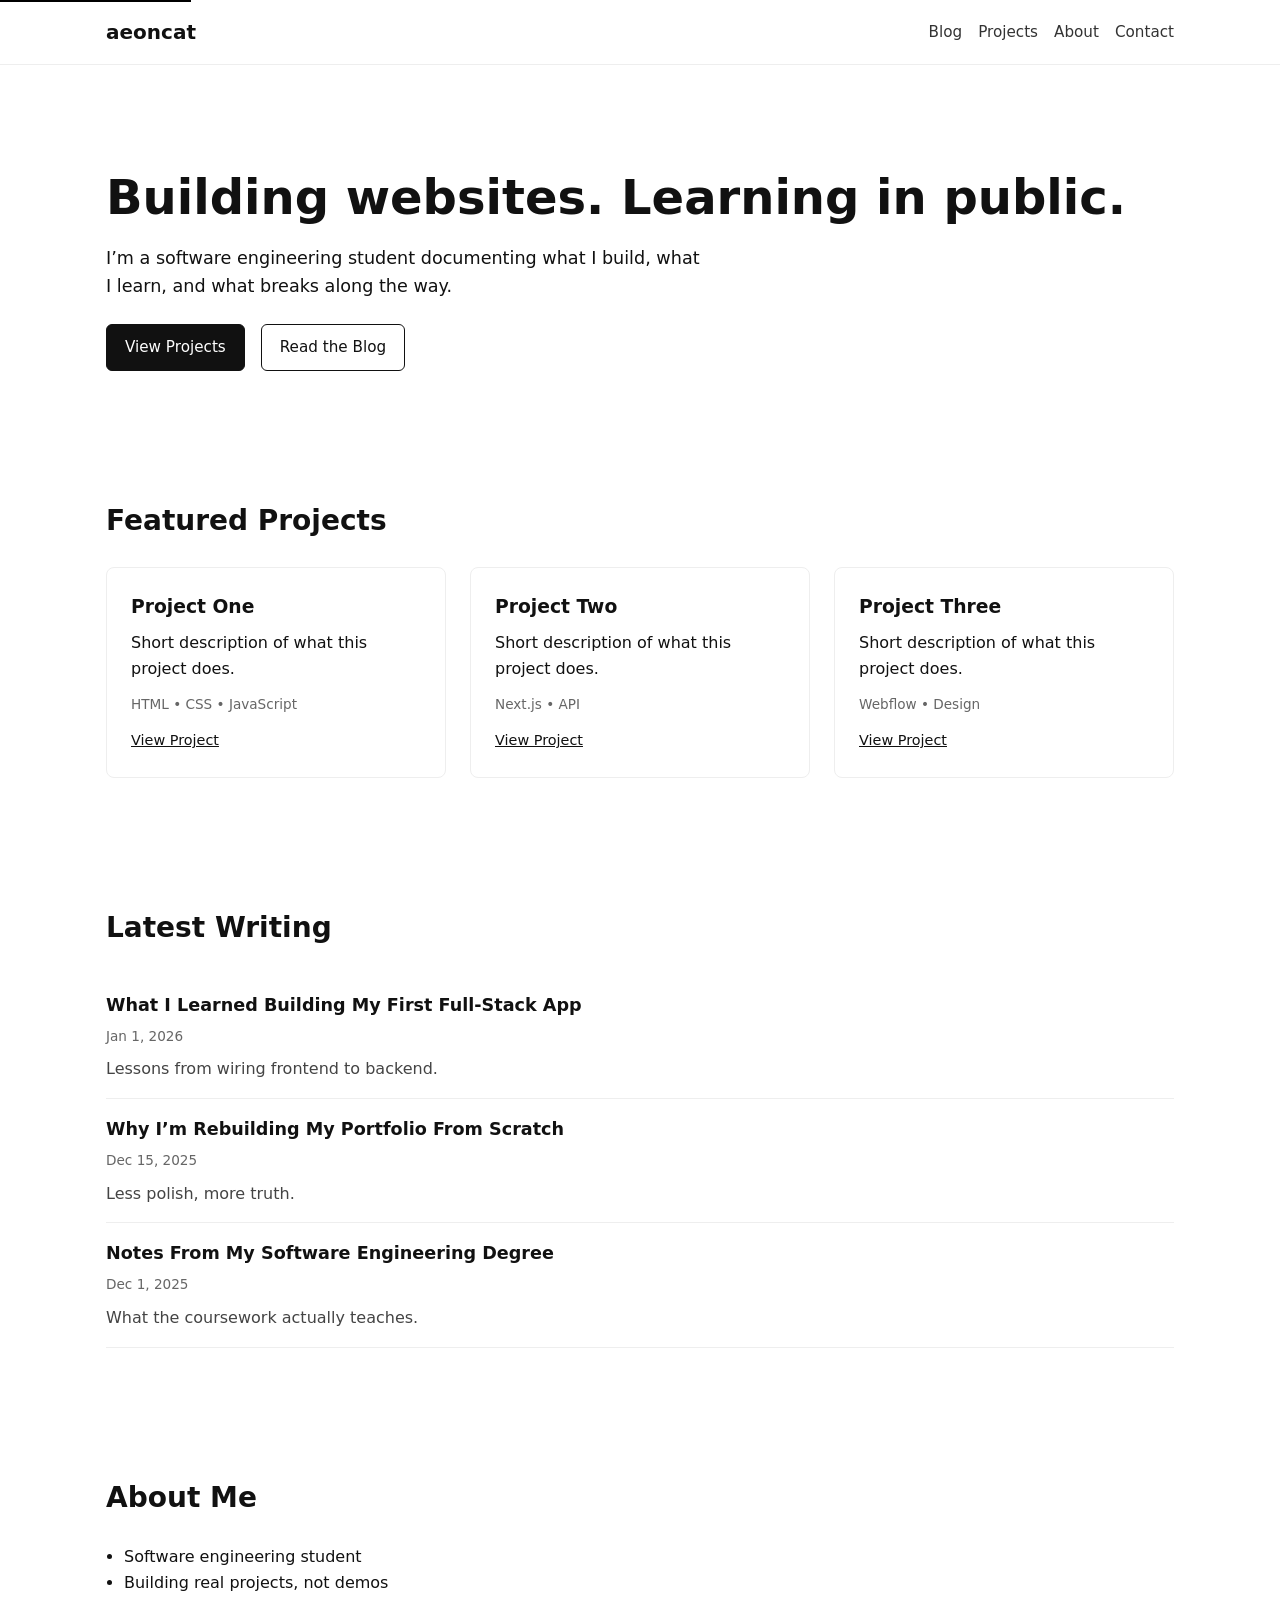
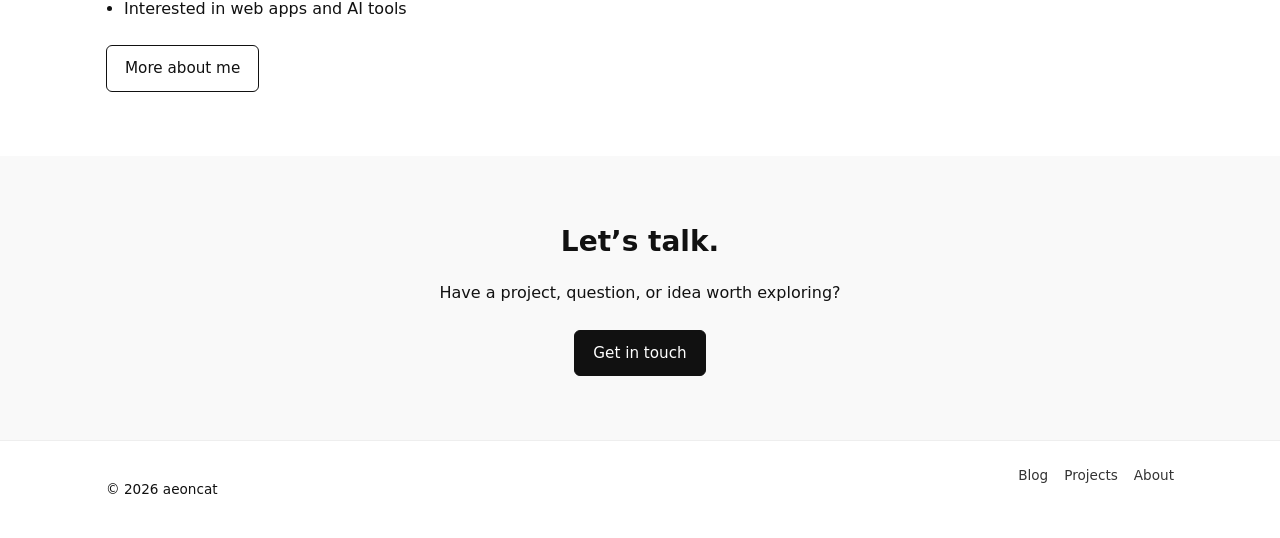
==== aeoncat-site/index.html @ b5783800 "Initial aeoncat site" ====
<!DOCTYPE html>
<html lang="en">

<head>
    <meta charset="UTF-8" />
    <meta name="viewport" content="width=device-width, initial-scale=1.0" />
    <title>aeoncat — blog & portfolio</title>

    <!-- Basic SEO -->
    <meta name="description"
        content="aeoncat — personal blog and portfolio documenting my journey in software engineering and web development." />

    <!-- CSS -->
    <link rel="stylesheet" href="styles.css" />
</head>

<body>

    <!-- Skip link -->
    <a href="#main" class="skip-link">Skip to main content</a>

    <!-- Header -->
    <header class="site-header">
        <div class="container">
            <div class="brand">
                <a href="/">aeoncat</a>
            </div>

            <nav class="site-nav">
                <ul>
                    <li><a href="/blog.html">Blog</a></li>
                    <li><a href="/projects.html">Projects</a></li>
                    <li><a href="/about.html">About</a></li>
                    <li><a href="/contact.html">Contact</a></li>
                </ul>
            </nav>
        </div>
    </header>

    <!-- Main -->
    <main id="main">

        <!-- Hero -->
        <section class="hero">
            <div class="container">
                <h1>Building websites. Learning in public.</h1>
                <p>
                    I’m a software engineering student documenting what I build,
                    what I learn, and what breaks along the way.
                </p>

                <div class="hero-actions">
                    <a href="/projects.html" class="btn primary">View Projects</a>
                    <a href="/blog.html" class="btn secondary">Read the Blog</a>
                </div>
            </div>
        </section>

        <!-- Featured Projects -->
        <section class="featured-projects">
            <div class="container">
                <h2>Featured Projects</h2>

                <div class="project-grid">
                    <article class="project-card">
                        <h3>Project One</h3>
                        <p>Short description of what this project does.</p>
                        <p class="tags">HTML • CSS • JavaScript</p>
                        <a href="#" class="link">View Project</a>
                    </article>

                    <article class="project-card">
                        <h3>Project Two</h3>
                        <p>Short description of what this project does.</p>
                        <p class="tags">Next.js • API</p>
                        <a href="#" class="link">View Project</a>
                    </article>

                    <article class="project-card">
                        <h3>Project Three</h3>
                        <p>Short description of what this project does.</p>
                        <p class="tags">Webflow • Design</p>
                        <a href="#" class="link">View Project</a>
                    </article>
                </div>
            </div>
        </section>

        <!-- Latest Blog Posts -->
        <section class="latest-posts">
            <div class="container">
                <h2>Latest Writing</h2>

                <ul class="post-list">
                    <li>
                        <a href="#">
                            <h3>What I Learned Building My First Full-Stack App</h3>
                            <time datetime="2026-01-01">Jan 1, 2026</time>
                            <p>Lessons from wiring frontend to backend.</p>
                        </a>
                    </li>

                    <li>
                        <a href="#">
                            <h3>Why I’m Rebuilding My Portfolio From Scratch</h3>
                            <time datetime="2025-12-15">Dec 15, 2025</time>
                            <p>Less polish, more truth.</p>
                        </a>
                    </li>

                    <li>
                        <a href="#">
                            <h3>Notes From My Software Engineering Degree</h3>
                            <time datetime="2025-12-01">Dec 1, 2025</time>
                            <p>What the coursework actually teaches.</p>
                        </a>
                    </li>
                </ul>
            </div>
        </section>

        <!-- About Snapshot -->
        <section class="about-snapshot">
            <div class="container">
                <h2>About Me</h2>
                <ul>
                    <li>Software engineering student</li>
                    <li>Building real projects, not demos</li>
                    <li>Interested in web apps and AI tools</li>
                </ul>

                <a href="/about.html" class="btn secondary">More about me</a>
            </div>
        </section>

        <!-- Call to Action -->
        <section class="cta">
            <div class="container">
                <h2>Let’s talk.</h2>
                <p>Have a project, question, or idea worth exploring?</p>

                <a href="/contact.html" class="btn primary">Get in touch</a>
            </div>
        </section>

    </main>

    <!-- Footer -->
    <footer class="site-footer">
        <div class="container">
            <p>&copy; 2026 aeoncat</p>

            <ul class="footer-nav">
                <li><a href="/blog.html">Blog</a></li>
                <li><a href="/projects.html">Projects</a></li>
                <li><a href="/about.html">About</a></li>
            </ul>
        </div>
    </footer>

</body>

</html>
---- aeoncat-site/styles.css ----
/* -----------------------
   Base Reset
------------------------ */
*,
*::before,
*::after {
    box-sizing: border-box;
}

html {
    font-size: 100%;
}

body {
    margin: 0;
    font-family: system-ui, -apple-system, BlinkMacSystemFont, "Segoe UI",
        Roboto, Helvetica, Arial, sans-serif;
    line-height: 1.6;
    color: #111;
    background-color: #fff;
}

/* -----------------------
   Accessibility
------------------------ */
.skip-link {
    position: absolute;
    top: -40px;
    left: 0;
    background: #000;
    color: #fff;
    padding: 8px 12px;
    z-index: 100;
}

.skip-link:focus {
    top: 0;
}

/* -----------------------
   Layout Helpers
------------------------ */
.container {
    max-width: 1100px;
    padding: 0 16px;
    margin: 0 auto;
}

/* -----------------------
   Header
------------------------ */
.site-header {
    border-bottom: 1px solid #eee;
    background-color: #fff;
}

.site-header .container {
    display: flex;
    align-items: center;
    justify-content: space-between;
    min-height: 64px;
}

.brand a {
    font-weight: 700;
    font-size: 1.25rem;
    text-decoration: none;
    color: #111;
}

.site-nav ul {
    list-style: none;
    margin: 0;
    padding: 0;
    display: flex;
    gap: 16px;
}

.site-nav a {
    text-decoration: none;
    color: #333;
    font-size: 0.95rem;
}

.site-nav a:hover {
    text-decoration: underline;
}

/* -----------------------
   Sections
------------------------ */
section {
    padding: 64px 0;
}

section h2 {
    margin-top: 0;
    margin-bottom: 24px;
    font-size: 1.75rem;
}

/* -----------------------
   Hero
------------------------ */
.hero h1 {
    font-size: 2.5rem;
    line-height: 1.2;
    margin-bottom: 16px;
}

.hero p {
    max-width: 600px;
    font-size: 1.1rem;
    margin-bottom: 24px;
}

.hero-actions {
    display: flex;
    gap: 16px;
    flex-wrap: wrap;
}

/* -----------------------
   Buttons & Links
------------------------ */
.btn {
    display: inline-block;
    padding: 10px 18px;
    border-radius: 6px;
    font-size: 0.95rem;
    text-decoration: none;
    border: 1px solid #111;
}

.btn.primary {
    background-color: #111;
    color: #fff;
}

.btn.secondary {
    background-color: transparent;
    color: #111;
}

.btn:hover {
    opacity: 0.85;
}

.link {
    font-size: 0.9rem;
    text-decoration: underline;
    color: #111;
}

/* -----------------------
   Featured Projects
------------------------ */
.project-grid {
    display: grid;
    grid-template-columns: 1fr;
    gap: 24px;
}

.project-card {
    border: 1px solid #eee;
    border-radius: 8px;
    padding: 24px;
}

.project-card h3 {
    margin-top: 0;
    margin-bottom: 8px;
}

.project-card p {
    margin: 0 0 12px 0;
}

.tags {
    font-size: 0.85rem;
    color: #666;
}

/* -----------------------
   Blog Posts
------------------------ */
.post-list {
    list-style: none;
    padding: 0;
    margin: 0;
}

.post-list li {
    padding: 16px 0;
    border-bottom: 1px solid #eee;
}

.post-list a {
    text-decoration: none;
    color: inherit;
    display: block;
}

.post-list h3 {
    margin: 0 0 4px 0;
    font-size: 1.1rem;
}

.post-list time {
    font-size: 0.85rem;
    color: #666;
}

.post-list p {
    margin: 8px 0 0 0;
    color: #444;
}

/* -----------------------
   About Snapshot
------------------------ */
.about-snapshot ul {
    padding-left: 18px;
    margin-bottom: 24px;
}

/* -----------------------
   CTA
------------------------ */
.cta {
    background-color: #f9f9f9;
    text-align: center;
}

.cta h2 {
    margin-bottom: 12px;
}

.cta p {
    margin-bottom: 24px;
}

/* -----------------------
   Footer
------------------------ */
.site-footer {
    border-top: 1px solid #eee;
    padding: 24px 0;
    font-size: 0.85rem;
}

.site-footer .container {
    display: flex;
    justify-content: space-between;
    flex-wrap: wrap;
    gap: 16px;
}

.footer-nav {
    list-style: none;
    display: flex;
    gap: 16px;
    padding: 0;
    margin: 0;
}

.footer-nav a {
    text-decoration: none;
    color: #333;
}

/* -----------------------
   Desktop Enhancements
------------------------ */
@media (min-width: 768px) {
    .project-grid {
        grid-template-columns: repeat(3, 1fr);
    }

    .hero h1 {
        font-size: 3rem;
    }
}
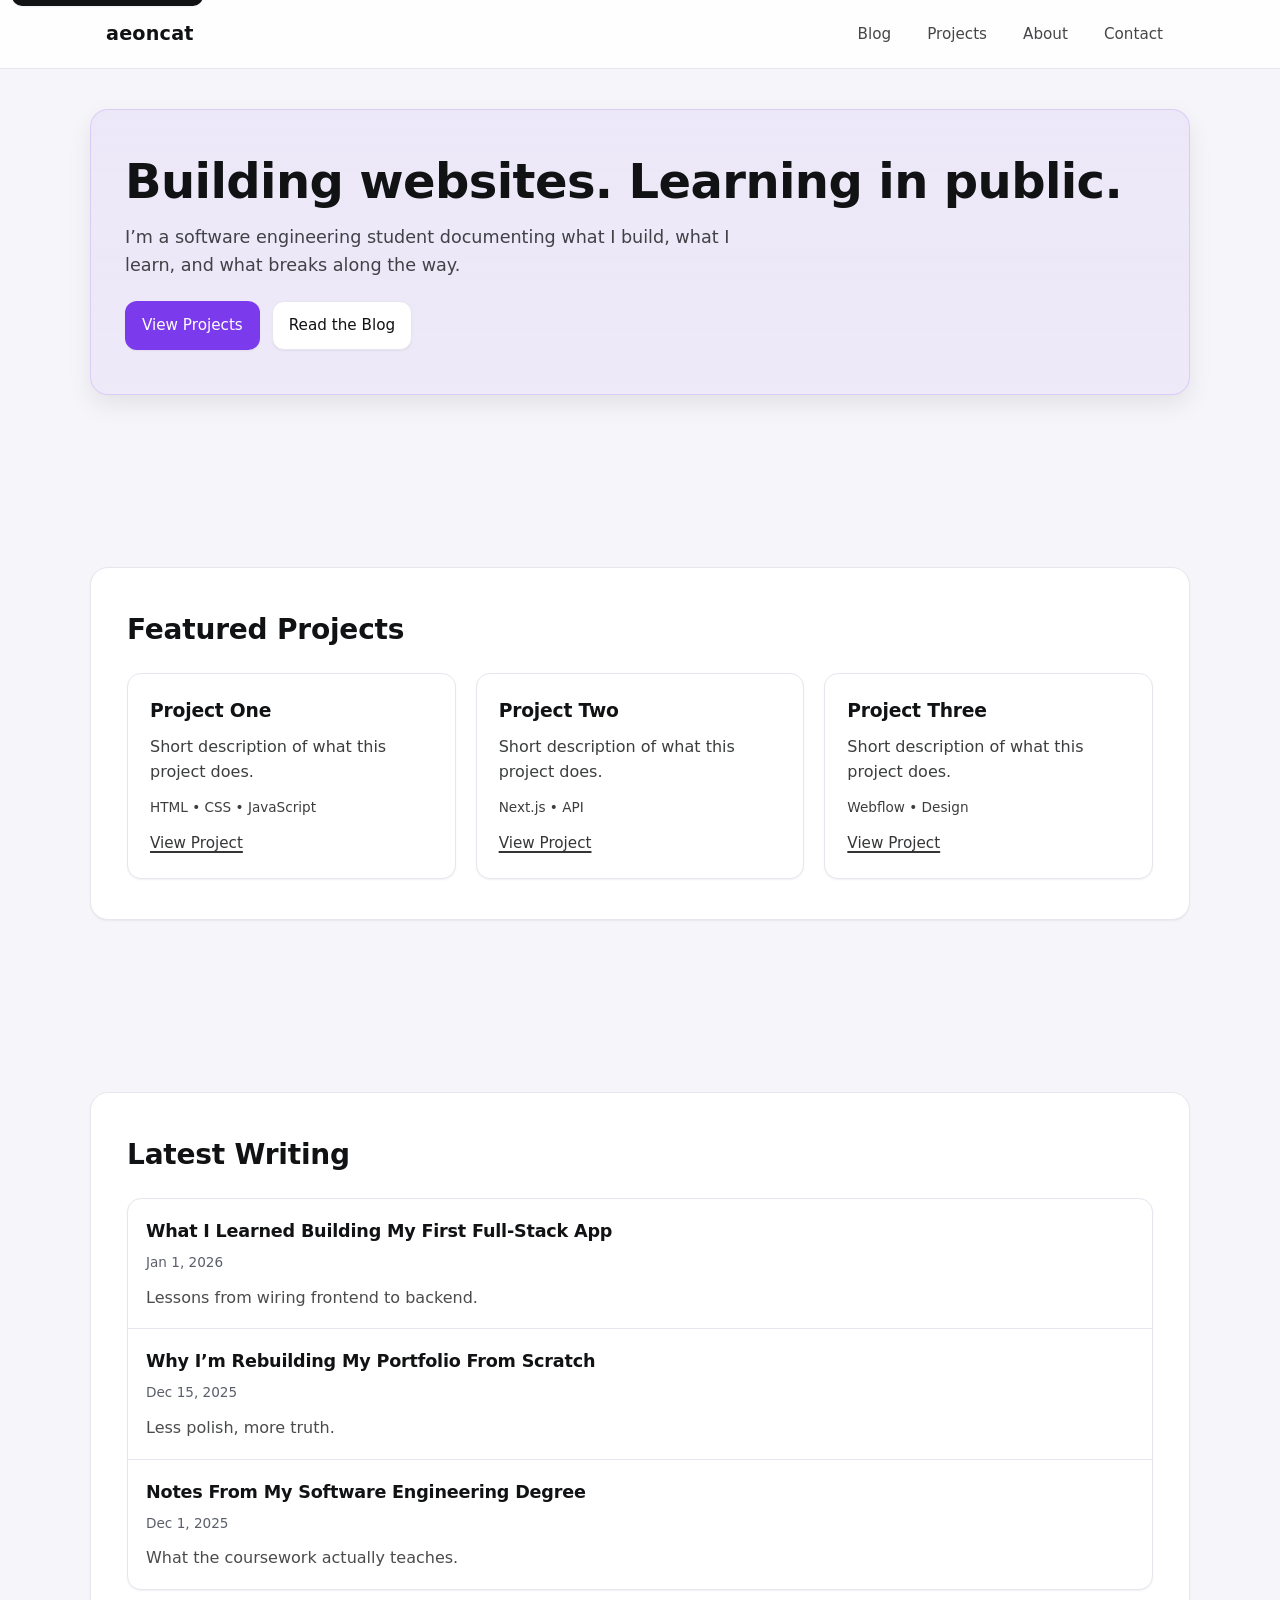
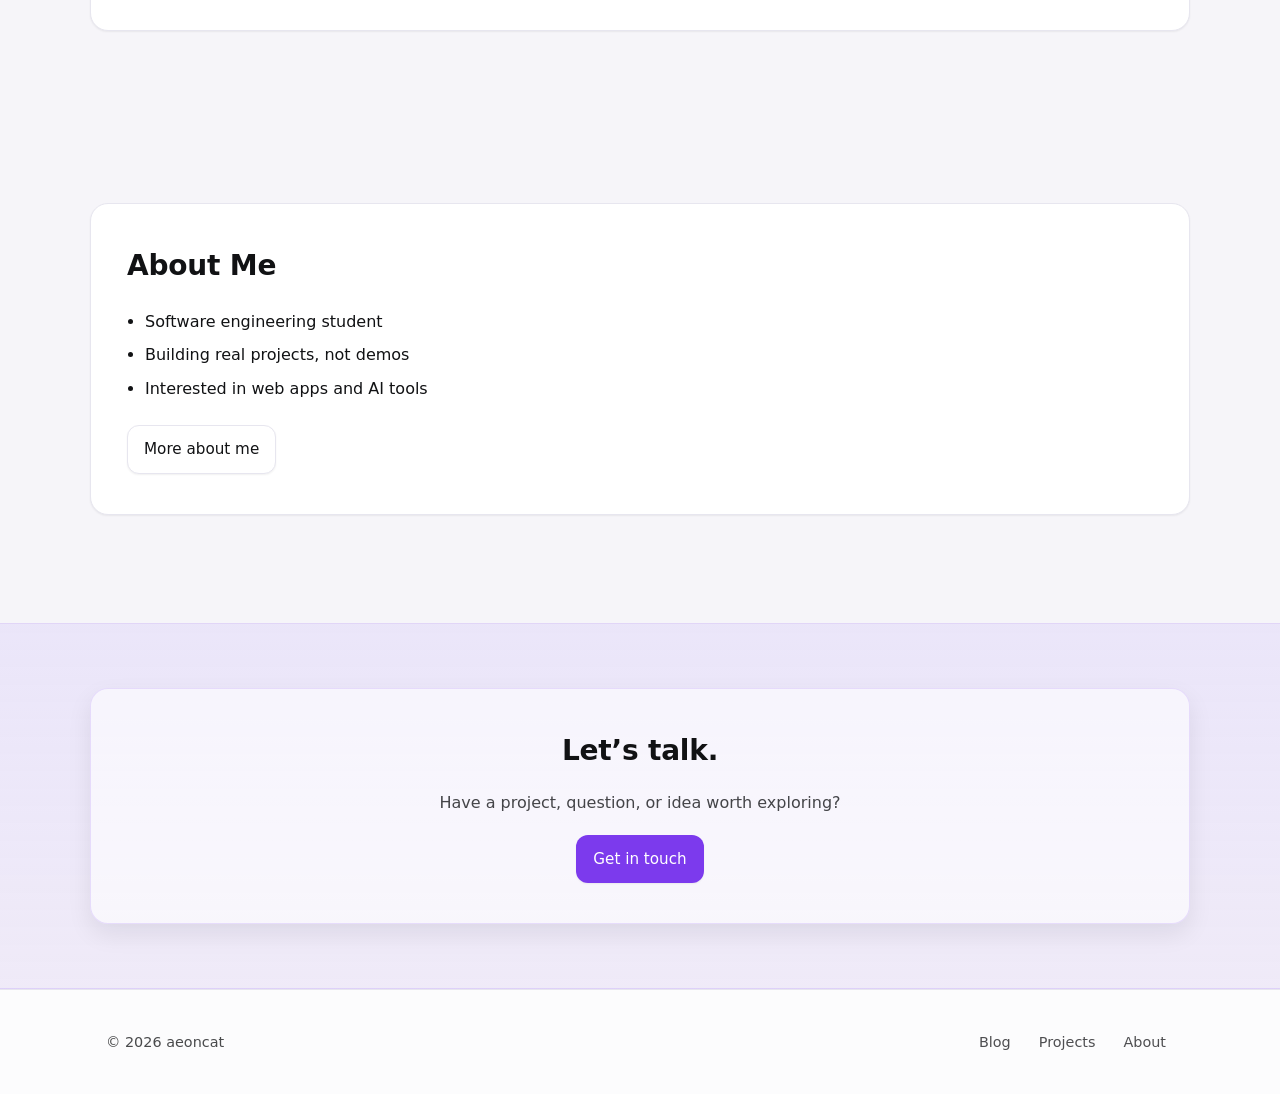
==== commit 2c5a860b: "adds CSS styling and contact page" ====
--- a/aeoncat-site/index.html
+++ b/aeoncat-site/index.html
@@ -23,15 +23,15 @@
     <header class="site-header">
         <div class="container">
             <div class="brand">
-                <a href="/">aeoncat</a>
+                <a href="index.html">aeoncat</a>
             </div>
 
             <nav class="site-nav">
                 <ul>
-                    <li><a href="/blog.html">Blog</a></li>
-                    <li><a href="/projects.html">Projects</a></li>
-                    <li><a href="/about.html">About</a></li>
-                    <li><a href="/contact.html">Contact</a></li>
+                    <li><a href="blog.html">Blog</a></li>
+                    <li><a href="projects.html">Projects</a></li>
+                    <li><a href="about.html">About</a></li>
+                    <li><a href="contact.html">Contact</a></li>
                 </ul>
             </nav>
         </div>
@@ -50,8 +50,8 @@
                 </p>
 
                 <div class="hero-actions">
-                    <a href="/projects.html" class="btn primary">View Projects</a>
-                    <a href="/blog.html" class="btn secondary">Read the Blog</a>
+                    <a href="projects.html" class="btn primary">View Projects</a>
+                    <a href="blog.html" class="btn secondary">Read the Blog</a>
                 </div>
             </div>
         </section>
@@ -139,7 +139,7 @@
                 <h2>Let’s talk.</h2>
                 <p>Have a project, question, or idea worth exploring?</p>
 
-                <a href="/contact.html" class="btn primary">Get in touch</a>
+                <a href="contact.html" class="btn primary">Get in touch</a>
             </div>
         </section>
 
--- a/aeoncat-site/styles.css
+++ b/aeoncat-site/styles.css
@@ -1,3 +1,36 @@
+/* -----------------------
+   Theme (Lavender / Gray / Soft Black)
+------------------------ */
+:root {
+    --bg: #f6f5f9;
+    /* page background (light gray-lavender) */
+    --surface: #ffffff;
+    /* cards / header */
+    --surface-2: #f2f1f7;
+    /* soft section background */
+    --text: #111214;
+    /* soft black */
+    --muted: #5b5f6a;
+    /* muted text */
+    --border: #e7e6ef;
+    /* lavender-gray border */
+    --accent: #7c3aed;
+    /* lavender (primary) */
+    --accent-2: #a78bfa;
+    /* lighter lavender */
+    --focus: rgba(124, 58, 237, 0.35);
+
+    --radius-sm: 10px;
+    --radius: 14px;
+    --radius-lg: 18px;
+
+    --shadow-sm: 0 1px 2px rgba(17, 18, 20, 0.06);
+    --shadow: 0 10px 24px rgba(17, 18, 20, 0.08);
+    --shadow-hover: 0 14px 34px rgba(17, 18, 20, 0.12);
+
+    --container: 1100px;
+}
+
 /* -----------------------
    Base Reset
 ------------------------ */
@@ -16,8 +49,25 @@
     font-family: system-ui, -apple-system, BlinkMacSystemFont, "Segoe UI",
         Roboto, Helvetica, Arial, sans-serif;
     line-height: 1.6;
-    color: #111;
-    background-color: #fff;
+    color: var(--text);
+    background-color: var(--bg);
+}
+
+/* Better defaults */
+img {
+    max-width: 100%;
+    height: auto;
+    display: block;
+}
+
+a {
+    color: inherit;
+}
+
+:focus-visible {
+    outline: 3px solid var(--focus);
+    outline-offset: 3px;
+    border-radius: 8px;
 }
 
 /* -----------------------
@@ -26,22 +76,24 @@
 .skip-link {
     position: absolute;
     top: -40px;
-    left: 0;
-    background: #000;
+    left: 12px;
+    background: var(--text);
     color: #fff;
-    padding: 8px 12px;
+    padding: 10px 12px;
     z-index: 100;
+    border-radius: 10px;
+    box-shadow: var(--shadow-sm);
 }
 
 .skip-link:focus {
-    top: 0;
+    top: 12px;
 }
 
 /* -----------------------
    Layout Helpers
 ------------------------ */
 .container {
-    max-width: 1100px;
+    max-width: var(--container);
     padding: 0 16px;
     margin: 0 auto;
 }
@@ -50,22 +102,30 @@
    Header
 ------------------------ */
 .site-header {
-    border-bottom: 1px solid #eee;
-    background-color: #fff;
+    border-bottom: 1px solid var(--border);
+    background-color: rgba(255, 255, 255, 0.9);
+    backdrop-filter: blur(8px);
 }
 
 .site-header .container {
     display: flex;
     align-items: center;
     justify-content: space-between;
-    min-height: 64px;
+    min-height: 68px;
+    padding-top: 8px;
+    padding-bottom: 8px;
 }
 
 .brand a {
-    font-weight: 700;
-    font-size: 1.25rem;
+    font-weight: 800;
+    font-size: 1.2rem;
     text-decoration: none;
-    color: #111;
+    color: var(--text);
+    letter-spacing: 0.2px;
+}
+
+.brand a:hover {
+    color: var(--accent);
 }
 
 .site-nav ul {
@@ -73,17 +133,30 @@
     margin: 0;
     padding: 0;
     display: flex;
-    gap: 16px;
+    gap: 14px;
+    flex-wrap: wrap;
+    align-items: center;
 }
 
 .site-nav a {
     text-decoration: none;
-    color: #333;
+    color: rgba(17, 18, 20, 0.78);
     font-size: 0.95rem;
+    padding: 8px 10px;
+    border-radius: 10px;
+    border: 1px solid transparent;
 }
 
 .site-nav a:hover {
-    text-decoration: underline;
+    color: var(--text);
+    background: rgba(124, 58, 237, 0.08);
+    border-color: rgba(124, 58, 237, 0.18);
+}
+
+.site-nav a[aria-current="page"] {
+    color: var(--accent);
+    background: rgba(124, 58, 237, 0.10);
+    border-color: rgba(124, 58, 237, 0.22);
 }
 
 /* -----------------------
@@ -95,28 +168,45 @@
 
 section h2 {
     margin-top: 0;
-    margin-bottom: 24px;
+    margin-bottom: 20px;
     font-size: 1.75rem;
+    letter-spacing: -0.2px;
+}
+
+main>section:first-child {
+    padding-top: 40px;
 }
 
 /* -----------------------
    Hero
 ------------------------ */
+.hero .container {
+    background: linear-gradient(180deg,
+            rgba(167, 139, 250, 0.12),
+            rgba(124, 58, 237, 0.06));
+    border: 1px solid rgba(124, 58, 237, 0.16);
+    border-radius: var(--radius-lg);
+    box-shadow: var(--shadow);
+    padding: 36px 18px;
+}
+
 .hero h1 {
     font-size: 2.5rem;
-    line-height: 1.2;
-    margin-bottom: 16px;
+    line-height: 1.15;
+    margin: 0 0 14px 0;
+    letter-spacing: -0.6px;
 }
 
 .hero p {
-    max-width: 600px;
+    max-width: 640px;
     font-size: 1.1rem;
-    margin-bottom: 24px;
+    margin: 0 0 22px 0;
+    color: rgba(17, 18, 20, 0.78);
 }
 
 .hero-actions {
     display: flex;
-    gap: 16px;
+    gap: 12px;
     flex-wrap: wrap;
 }
 
@@ -125,31 +215,48 @@
 ------------------------ */
 .btn {
     display: inline-block;
-    padding: 10px 18px;
-    border-radius: 6px;
+    padding: 11px 16px;
+    border-radius: 12px;
     font-size: 0.95rem;
     text-decoration: none;
-    border: 1px solid #111;
+    border: 1px solid var(--border);
+    box-shadow: var(--shadow-sm);
+    transition: transform 140ms ease, box-shadow 140ms ease, border-color 140ms ease,
+        background-color 140ms ease, color 140ms ease;
 }
 
 .btn.primary {
-    background-color: #111;
+    background: var(--accent);
+    border-color: rgba(124, 58, 237, 0.35);
     color: #fff;
 }
 
 .btn.secondary {
-    background-color: transparent;
-    color: #111;
+    background: var(--surface);
+    color: var(--text);
 }
 
 .btn:hover {
-    opacity: 0.85;
+    transform: translateY(-1px);
+    box-shadow: var(--shadow);
+    border-color: rgba(124, 58, 237, 0.25);
+}
+
+.btn.primary:hover {
+    background: #6d28d9;
+    /* slightly deeper lavender */
 }
 
 .link {
-    font-size: 0.9rem;
+    font-size: 0.95rem;
     text-decoration: underline;
-    color: #111;
+    text-decoration-thickness: 2px;
+    text-underline-offset: 3px;
+    color: rgba(17, 18, 20, 0.85);
+}
+
+.link:hover {
+    color: var(--accent);
 }
 
 /* -----------------------
@@ -158,27 +265,37 @@
 .project-grid {
     display: grid;
     grid-template-columns: 1fr;
-    gap: 24px;
+    gap: 20px;
 }
 
 .project-card {
-    border: 1px solid #eee;
-    border-radius: 8px;
-    padding: 24px;
+    background: var(--surface);
+    border: 1px solid var(--border);
+    border-radius: var(--radius);
+    padding: 22px;
+    box-shadow: var(--shadow-sm);
+    transition: transform 140ms ease, box-shadow 140ms ease, border-color 140ms ease;
+}
+
+.project-card:hover {
+    transform: translateY(-2px);
+    box-shadow: var(--shadow-hover);
+    border-color: rgba(124, 58, 237, 0.22);
 }
 
 .project-card h3 {
-    margin-top: 0;
-    margin-bottom: 8px;
+    margin: 0 0 8px 0;
+    letter-spacing: -0.2px;
 }
 
 .project-card p {
     margin: 0 0 12px 0;
+    color: rgba(17, 18, 20, 0.82);
 }
 
 .tags {
     font-size: 0.85rem;
-    color: #666;
+    color: var(--muted);
 }
 
 /* -----------------------
@@ -188,11 +305,20 @@
     list-style: none;
     padding: 0;
     margin: 0;
+    background: var(--surface);
+    border: 1px solid var(--border);
+    border-radius: var(--radius);
+    box-shadow: var(--shadow-sm);
+    overflow: hidden;
 }
 
 .post-list li {
-    padding: 16px 0;
-    border-bottom: 1px solid #eee;
+    padding: 18px 18px;
+    border-bottom: 1px solid var(--border);
+}
+
+.post-list li:last-child {
+    border-bottom: none;
 }
 
 .post-list a {
@@ -201,19 +327,24 @@
     display: block;
 }
 
+.post-list a:hover h3 {
+    color: var(--accent);
+}
+
 .post-list h3 {
     margin: 0 0 4px 0;
     font-size: 1.1rem;
+    letter-spacing: -0.2px;
 }
 
 .post-list time {
     font-size: 0.85rem;
-    color: #666;
+    color: var(--muted);
 }
 
 .post-list p {
-    margin: 8px 0 0 0;
-    color: #444;
+    margin: 10px 0 0 0;
+    color: rgba(17, 18, 20, 0.76);
 }
 
 /* -----------------------
@@ -224,49 +355,77 @@
     margin-bottom: 24px;
 }
 
+.about-snapshot li {
+    margin-bottom: 8px;
+}
+
 /* -----------------------
    CTA
 ------------------------ */
 .cta {
-    background-color: #f9f9f9;
+    background: linear-gradient(180deg,
+            rgba(167, 139, 250, 0.14),
+            rgba(124, 58, 237, 0.06));
+    border-top: 1px solid rgba(124, 58, 237, 0.12);
+    border-bottom: 1px solid rgba(124, 58, 237, 0.12);
     text-align: center;
 }
 
+.cta .container {
+    background: rgba(255, 255, 255, 0.6);
+    border: 1px solid rgba(124, 58, 237, 0.14);
+    border-radius: var(--radius-lg);
+    box-shadow: var(--shadow);
+    padding: 34px 18px;
+}
+
 .cta h2 {
-    margin-bottom: 12px;
+    margin-bottom: 10px;
 }
 
 .cta p {
-    margin-bottom: 24px;
+    margin-bottom: 20px;
+    color: rgba(17, 18, 20, 0.78);
 }
 
 /* -----------------------
    Footer
 ------------------------ */
 .site-footer {
-    border-top: 1px solid #eee;
-    padding: 24px 0;
-    font-size: 0.85rem;
+    border-top: 1px solid var(--border);
+    padding: 26px 0;
+    font-size: 0.9rem;
+    color: rgba(17, 18, 20, 0.76);
+    background: rgba(255, 255, 255, 0.7);
 }
 
 .site-footer .container {
     display: flex;
     justify-content: space-between;
     flex-wrap: wrap;
-    gap: 16px;
+    gap: 14px;
+    align-items: center;
 }
 
 .footer-nav {
     list-style: none;
     display: flex;
-    gap: 16px;
+    gap: 12px;
     padding: 0;
     margin: 0;
+    flex-wrap: wrap;
 }
 
 .footer-nav a {
     text-decoration: none;
-    color: #333;
+    color: rgba(17, 18, 20, 0.74);
+    padding: 6px 8px;
+    border-radius: 10px;
+}
+
+.footer-nav a:hover {
+    color: var(--accent);
+    background: rgba(124, 58, 237, 0.08);
 }
 
 /* -----------------------
@@ -277,7 +436,139 @@
         grid-template-columns: repeat(3, 1fr);
     }
 
+    .hero .container {
+        padding: 44px 34px;
+    }
+
     .hero h1 {
         font-size: 3rem;
     }
+
+    .cta .container {
+        padding: 40px 34px;
+    }
+}
+
+/* -----------------------
+   Post / Article Styling
+------------------------ */
+main article .container {
+    max-width: 720px;
+}
+
+main article h1 {
+    font-size: 2.25rem;
+    line-height: 1.2;
+    margin-bottom: 12px;
+    letter-spacing: -0.4px;
+}
+
+main article time {
+    display: inline-block;
+    font-size: 0.9rem;
+    color: var(--muted);
+    margin-bottom: 24px;
+}
+
+main article h2 {
+    margin-top: 44px;
+    margin-bottom: 12px;
+    font-size: 1.5rem;
+    letter-spacing: -0.2px;
+}
+
+main article p {
+    margin: 0 0 16px 0;
+    color: rgba(17, 18, 20, 0.84);
+}
+
+main article ul {
+    margin: 0 0 16px 0;
+    padding-left: 18px;
+}
+
+main article li {
+    margin-bottom: 8px;
+}
+
+main article a {
+    color: var(--accent);
+    text-decoration: underline;
+    text-decoration-thickness: 2px;
+    text-underline-offset: 3px;
+}
+
+main article a:hover {
+    color: #6d28d9;
+}
+
+main article section {
+    padding: 30px 0;
+}
+
+@media (max-width: 480px) {
+    section {
+        padding: 52px 0;
+    }
+
+    .hero .container {
+        padding: 30px 16px;
+    }
+
+    main article h1 {
+        font-size: 1.9rem;
+    }
+
+    main article h2 {
+        font-size: 1.3rem;
+    }
+}
+
+/* -----------------------
+   Global Section Polish
+   (Carded layout, no HTML changes)
+------------------------ */
+
+/* Give most sections a soft card feel */
+main>section:not(.hero):not(.cta) .container {
+    background: var(--surface);
+    border: 1px solid var(--border);
+    border-radius: var(--radius-lg);
+    box-shadow: var(--shadow-sm);
+    padding: 32px 20px;
+}
+
+/* Slight lift on hover for interactive sections */
+main>section:not(.hero):not(.cta) .container:hover {
+    box-shadow: var(--shadow);
+}
+
+/* Keep hero and CTA special */
+.hero .container,
+.cta .container {
+    border-radius: var(--radius-lg);
+}
+
+/* Tighten headings inside cards */
+main>section h1,
+main>section h2 {
+    margin-top: 0;
+}
+
+/* Calm background rhythm */
+main {
+    display: flex;
+    flex-direction: column;
+    gap: 32px;
+}
+
+/* Desktop breathing room */
+@media (min-width: 768px) {
+    main {
+        gap: 44px;
+    }
+
+    main>section:not(.hero):not(.cta) .container {
+        padding: 40px 36px;
+    }
 }
